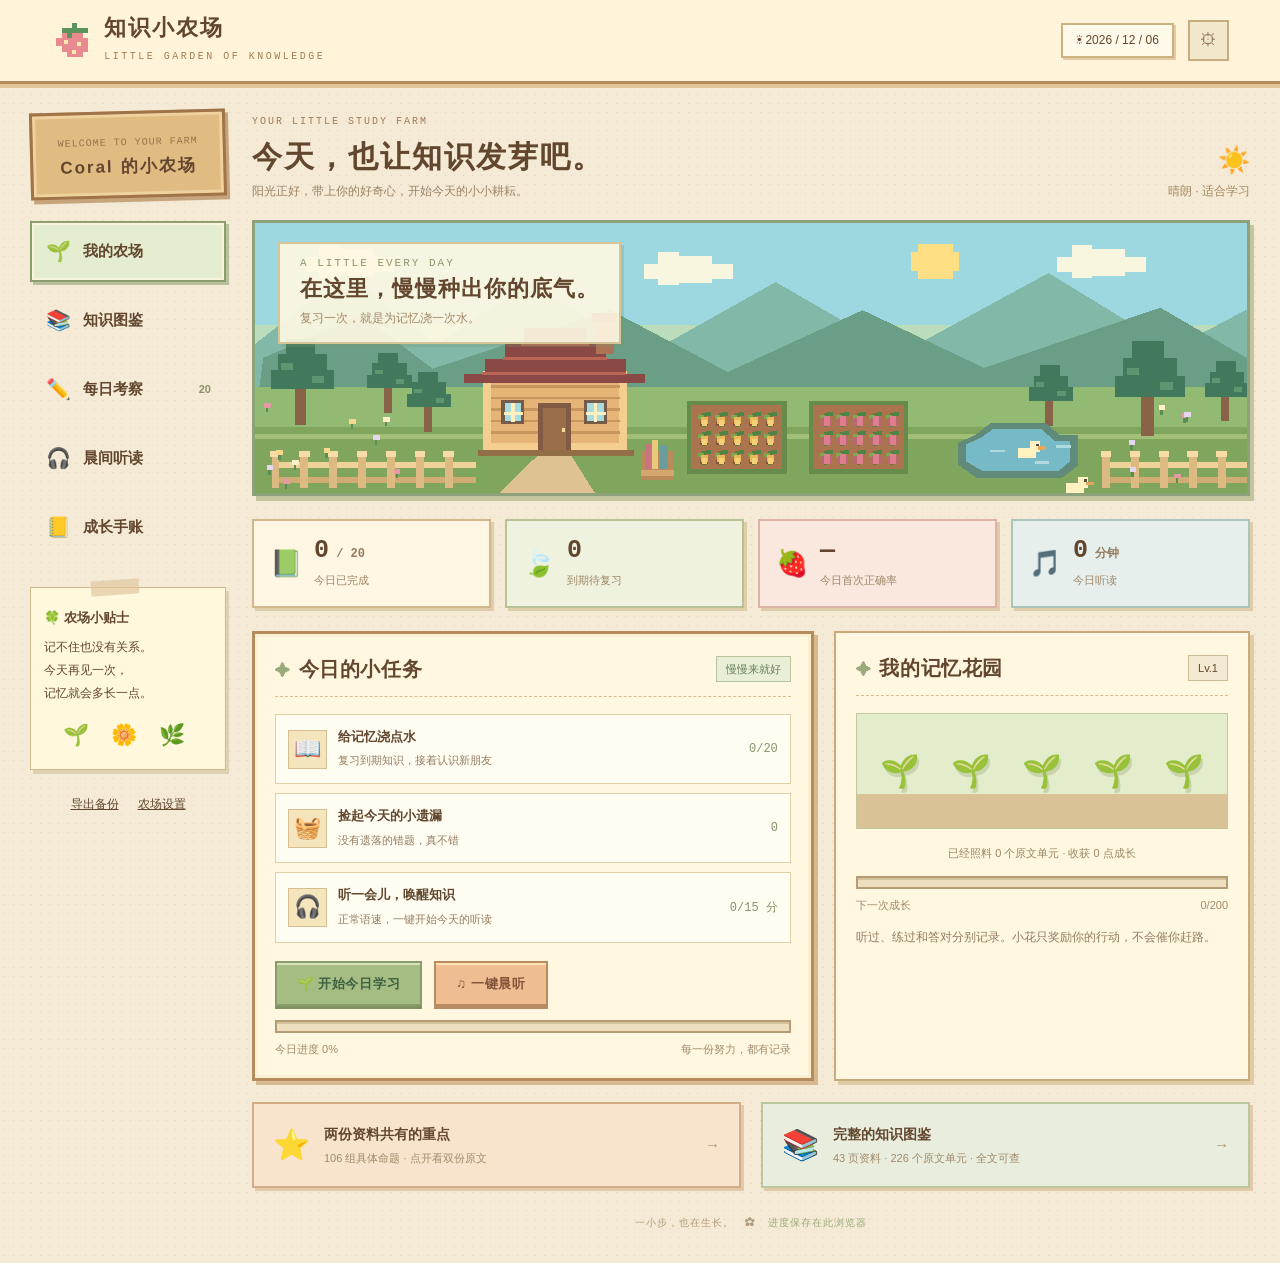
==== marx-farm/index.html @ 28fd7f30 "Add Marx knowledge farm with full source library, review, quizzes and speech" ====
<!DOCTYPE html>
<html lang="zh-CN"><head><meta charset="utf-8"><meta name="viewport" content="width=device-width,initial-scale=1"><meta name="theme-color" content="#f4d7a5"><meta name="description" content="像素田园里的马原学习工作台。完整原文、每日复习、错题和晨间听读。"><title>知识小农场 · 马原学习工作台</title><link rel="stylesheet" href="style.css"><link rel="icon" href="icon.svg" type="image/svg+xml"></head>
<body><a class="skip" href="#main">跳到学习内容</a><div id="app"></div><dialog id="detail" aria-labelledby="detail-title"></dialog><div id="toast" role="status" aria-live="polite"></div><input type="file" id="import-file" accept="application/json,.json" hidden><script src="data.js"></script><script src="core.js"></script><script src="app.js"></script></body></html>
---- marx-farm/style.css ----
:root{--ink:#62462e;--deep:#765137;--line:#b68c5f;--paper:#fff7df;--cream:#f6e5bc;--green:#6e9365;--darkgreen:#3f7257;--peach:#ebaa8b;--pink:#d58893;--sky:#c6e3e0;--shadow:#d4ad77;--focus:#286a71}*{box-sizing:border-box}body{margin:0;color:var(--ink);font:15px/1.65 -apple-system,BlinkMacSystemFont,"PingFang SC","Microsoft YaHei",sans-serif;background-color:#f4ead5;background-image:radial-gradient(#dfd2b8 .8px,transparent .8px);background-size:9px 9px}button,input,select{font:inherit;color:inherit}button,a,input,select{touch-action:manipulation}button{cursor:pointer}button:disabled{cursor:default;opacity:.5}button:focus-visible,a:focus-visible,input:focus-visible,select:focus-visible{outline:3px solid var(--focus);outline-offset:4px}button,a{-webkit-tap-highlight-color:transparent}a{color:var(--darkgreen)}button{border:0}h1,h2,h3,p{margin:0}h1{font-size:30px;letter-spacing:2px;line-height:1.3}h2{font-size:20px;letter-spacing:.6px;line-height:1.5}h3{font-size:16px}small,.muted{color:#927b60;font-size:12px}.skip{position:absolute;top:-60px;background:#fff;padding:10px;z-index:10}.skip:focus{top:0}.topbar{height:84px;background:#fff4d9;border-bottom:3px solid #b58b5a;box-shadow:0 4px 0 #e2c597;display:flex;align-items:center;justify-content:space-between;padding:0 4vw;gap:20px}.brand{display:flex;align-items:center;gap:11px}.brand img{width:42px;height:42px;image-rendering:pixelated}.brand strong{font-size:22px;letter-spacing:2px;display:block;line-height:1.3}.brand span{font:10px monospace;letter-spacing:2.5px;color:#a47c51}.top-right{display:flex;align-items:center;gap:14px}.date-badge{border:2px solid #ccb181;box-shadow:2px 2px 0 #e3cba2;background:#fff9e9;padding:6px 13px;font-size:12px}.avatar{width:39px;height:39px;border:2px solid #9c774c;background:#b9cf9e;display:grid;place-items:center;font-size:23px;box-shadow:2px 2px 0 #d9c094}.layout{max-width:1440px;margin:27px auto;display:grid;grid-template-columns:196px minmax(0,1fr);gap:26px;padding:0 30px}.sidebar{position:sticky;top:20px;align-self:start}.welcome-sign{background:#e0bb82;border:3px solid #9f7448;box-shadow:inset 0 0 0 3px #f0d29e,3px 4px 0 #c6a57c;padding:14px 10px;text-align:center;transform:rotate(-1.5deg);margin-bottom:23px}.welcome-sign .mini{font:10px monospace;letter-spacing:1px;color:#98734a}.welcome-sign strong{display:block;letter-spacing:2px;font-size:17px}.nav{display:grid;gap:8px}.nav button{display:flex;align-items:center;gap:12px;width:100%;padding:12px 13px;background:transparent;border:2px solid transparent;text-align:left;font-weight:600;white-space:nowrap}.nav button.active{background:#e4edcf;border:2px solid #8b9e6b;box-shadow:inset 0 0 0 2px #f6f5dc,3px 3px 0 #b7c09b}.nav button:not(.active):hover{background:#f9f1df}.nav .ico{font-size:20px;width:26px;text-align:center}.nav small{margin-left:auto;color:#8d9269;font-size:11px}.side-note{margin-top:29px;background:#fff8dd;border:1px solid #d1b889;box-shadow:3px 4px 0 #e0d1b2;padding:18px 13px 14px;position:relative;font-size:12px;line-height:1.9}.side-note:before{content:"";width:48px;height:15px;background:#e0c69caa;position:absolute;top:-8px;left:60px;transform:rotate(-4deg)}.side-note b{display:block;margin-bottom:6px;font-size:13px}.seed-row{font-size:21px;letter-spacing:8px;margin-top:10px;text-align:center}.side-actions{margin-top:20px;display:flex;gap:9px;justify-content:center}.text-btn{background:none;text-decoration:underline;font-size:12px;padding:5px}.page-heading{display:flex;align-items:end;justify-content:space-between;gap:15px;margin:4px 0 18px}.eyebrow{font:10px/1.4 monospace;color:#a27b56;letter-spacing:2px;margin-bottom:8px}.page-heading p{color:#9b8265;font-size:12px;margin-top:6px}.weather{font-size:12px;text-align:right;color:#a68a62;white-space:nowrap}.weather b{display:block;font-size:26px}.hero{position:relative;min-height:260px;border:3px solid #8da27a;box-shadow:4px 5px 0 #c5c59d;overflow:hidden;background:#9dd7df}.hero img{display:block;width:100%;height:270px;object-fit:cover;object-position:center;image-rendering:pixelated}.hero-note{position:absolute;top:19px;left:23px;background:#fff9e3e8;border:2px solid #d6c597;padding:13px 20px;box-shadow:3px 3px 0 #78966c44;max-width:360px}.hero-note .today{color:#8c956b;font:11px monospace;letter-spacing:2px;margin-bottom:3px}.hero-note h2{font-size:22px;letter-spacing:1px}.hero-note p{font-size:12px;color:#a18766;margin-top:4px}.pill{font-size:11px;padding:3px 9px;background:#f4ead1;border:1px solid #cabb94;white-space:nowrap;display:inline-block}.pill.green{background:#e9efd7;border-color:#b6c49b;color:#65805a}.pill.pink{background:#f9e3de;border-color:#dcaca3;color:#ad7175}.pill.star{background:#fff0ba;border-color:#dfc685;color:#a27e28}.board{background:var(--paper);border:2px solid #c9aa7b;box-shadow:4px 4px 0 #dfcba5;padding:20px;position:relative}.board.wood{border:3px solid #b68c5f;box-shadow:inset 0 0 0 3px #fbefd1,4px 4px 0 #d6ba8e}.board-header{display:flex;justify-content:space-between;align-items:center;gap:10px;padding-bottom:12px;border-bottom:1px dashed #d7bd92;margin-bottom:17px}.board-header h2:before{content:"✦";font-size:15px;color:#9aaa7c;margin-right:8px}.stats{display:grid;grid-template-columns:repeat(4,1fr);gap:14px;margin:23px 0}.stat{padding:14px 16px;display:flex;align-items:center;gap:12px;background:#fff7e3;border:2px solid #d2b78d;box-shadow:3px 3px 0 #dfcca9}.stat:nth-child(2){background:#eef2de;border-color:#b7c397}.stat:nth-child(3){background:#fae7de;border-color:#dbb4a5}.stat:nth-child(4){background:#e6efec;border-color:#abc5ba}.stat .icon{font-size:26px}.stat b{font:700 25px/1.3 monospace;display:block}.stat span{font-size:11px;color:#9e8668}.dashboard-grid{display:grid;grid-template-columns:minmax(0,1.35fr) minmax(260px,1fr);gap:20px}.quests{display:grid;gap:9px}.quest{background:#fffdf2;border:1px solid #e3d0a7;padding:11px 12px;display:flex;align-items:center;gap:11px}.quest .quest-icon{width:39px;height:39px;background:#f4e5bd;border:1px solid #d5be8f;display:grid;place-items:center;font-size:22px;flex-shrink:0}.quest .quest-copy{flex:1}.quest b{font-size:13px;display:block}.quest small{font-size:11px}.quest .count{font:12px monospace;color:#85946a}.buttons{display:flex;gap:12px;align-items:center;margin-top:18px;flex-wrap:wrap}.btn{padding:10px 20px;border:2px solid #8a9c6c;background:#a5bd82;color:#3d6043;box-shadow:inset 0 2px 0 #d8e4b7,0 3px 0 #7e9360;font-size:13px;font-weight:700;letter-spacing:.7px;display:inline-flex;gap:8px;align-items:center;justify-content:center;min-height:44px}.btn:hover{filter:brightness(1.04);transform:translateY(-1px)}.btn:active{transform:translateY(2px);box-shadow:inset 0 2px 0 #d8e4b7,0 1px 0 #7e9360}.btn.peach{background:#efbd92;border-color:#ba8a62;color:#815338;box-shadow:inset 0 2px 0 #ffe1b6,0 3px 0 #b88b65}.btn.light{background:#fff4d7;border-color:#cdb17d;color:#907148;box-shadow:inset 0 2px 0 #fffcf0,0 3px 0 #c0a57a}.btn.small{min-height:36px;padding:6px 12px;font-size:12px}.progress{height:13px;border:2px solid #b59c74;background:#eee0be;box-shadow:inset 0 2px 0 #d5c39f;margin:14px 0 7px}.progress>i{display:block;height:100%;background:#94af71;border-top:2px solid #bdd19c;transition:width .4s}.progress-caption{display:flex;justify-content:space-between;font-size:11px;color:#a18a6c}.garden{min-height:116px;display:flex;align-items:center;justify-content:space-around;background:linear-gradient(#e3edcc 0 70%,#dac297 70%);border:1px solid #c2c89c;margin:15px 0;gap:5px;padding:0 10px}.garden .sprout{font-size:32px;filter:drop-shadow(2px 4px 0 #99a16b55)}.garden-note{text-align:center;font-size:11px;color:#9b8764}.bottom-grid{display:grid;grid-template-columns:1fr 1fr;gap:20px;margin-top:21px}.mini-banner{display:flex;align-items:center;gap:14px;cursor:pointer;background:#f8e4cc;border:2px solid #d3ad88;padding:16px 19px;box-shadow:3px 3px 0 #e2c9a8;text-align:left}.mini-banner:nth-child(2){background:#e8eddd;border-color:#bac69d}.mini-banner .ico{font-size:30px}.mini-banner b{font-size:14px;display:block}.mini-banner p{font-size:11px;color:#a08a6b;margin-top:3px}.mini-banner .arrow{margin-left:auto;color:#ab9473}.footer{margin:27px 0 5px;text-align:center;font-size:10px;letter-spacing:1px;color:#b29c7d}.filters{display:flex;gap:10px;flex-wrap:wrap;margin-bottom:17px}.input,.select{background:#fffaf0;border:2px solid #ceb58b;padding:8px 12px;min-height:42px;border-radius:0}.input{flex:1;min-width:170px}.select{max-width:100%}.tabs{display:flex;gap:9px;flex-wrap:wrap;margin-bottom:17px}.chip{background:#f2e5c8;border:1px solid #c7ae83;padding:7px 14px;font-size:12px}.chip.active{background:#dfe9ce;border:2px solid #8da376;padding:6px 13px;color:#58754f}.card-grid{display:grid;grid-template-columns:repeat(2,minmax(0,1fr));gap:16px}.knowledge-card{padding:18px;background:#fff9e9;border:2px solid #d0b58b;box-shadow:3px 3px 0 #e0cca8}.knowledge-card h3{margin:11px 0 8px;font-size:15px}.knowledge-card p{font-size:12px;color:#9c876a;line-height:1.8;white-space:pre-line;max-height:90px;overflow:hidden}.card-top{display:flex;align-items:center;justify-content:space-between;gap:8px}.card-actions{display:flex;gap:8px;margin-top:14px}.fav{border:0;background:transparent;font-size:21px;color:#ba9a62;padding:0 4px}.fav.on{color:#cc9c3e}.pagination{display:flex;justify-content:center;align-items:center;gap:20px;margin:24px 0;font-size:12px}.empty{padding:40px 20px;text-align:center;background:#fff8e4;border:2px dashed #d4bd92;color:#9d8869}.empty .big{font-size:42px;display:block;margin-bottom:10px}.notice{padding:10px 13px;border:1px dashed #d3b790;background:#fbefd8;margin-bottom:15px;font-size:12px;line-height:1.8}.notice.warning{background:#f9e6dd;border-color:#dca99a}.drill-wrap{max-width:820px;margin:0 auto}.drill-card{padding:30px 30px 25px}.drill-top{display:flex;justify-content:space-between;align-items:center;gap:12px;margin-bottom:23px}.question-label{font-size:11px;letter-spacing:1px;color:#9f8b6b}.question{font-size:21px;line-height:1.8;margin-bottom:24px;font-weight:600}.options{display:grid;gap:12px}.option{display:flex;text-align:left;align-items:center;gap:14px;padding:14px 17px;background:#fffdf4;border:2px solid #dbc49b;min-height:59px;line-height:1.6;font-size:14px}.option>span:first-child{display:grid;place-items:center;flex:0 0 28px;height:28px;border:1px solid #d7c29d;background:#f3e9d1;font:13px monospace}.option.selected{background:#edf1db;border-color:#9baf7d}.option.correct{background:#e6eed6;border-color:#829f69}.option.wrong{background:#fae0d8;border-color:#d49585}.feedback{margin-top:20px;border-top:1px dashed #d7bd92;padding-top:17px}.feedback h3{font-size:16px;margin-bottom:10px}.feedback.good h3{color:#668455}.feedback.bad h3{color:#bb786b}.source-text{white-space:pre-wrap;overflow-wrap:anywhere;line-height:1.9;font-size:13px;background:#fffdf5;border-left:3px solid #c7b48d;padding:12px 15px;margin:10px 0;color:#765f46;max-height:340px;overflow-y:auto}.source-text.large{max-height:none;font-size:14px}.recall-cover{text-align:center;padding:40px 15px 45px;background:#f2ebd7;border:2px dashed #cfbd92;margin:10px 0 20px}.recall-cover .ico{font-size:50px;display:block;margin-bottom:13px}.recall-cover p{font-size:13px;color:#a58c6c}.grade-row{display:grid;grid-template-columns:repeat(3,1fr);gap:10px;margin-top:18px}.grade-row button{min-height:49px}.session-foot{display:flex;align-items:center;justify-content:space-between;margin-top:20px;font-size:11px;color:#a38e6e}.listening-grid{display:grid;grid-template-columns:1.2fr 1fr;gap:20px}.player-art{height:168px;background:#d4e3c4;display:flex;flex-direction:column;align-items:center;justify-content:center;border:2px solid #b3c095;position:relative;overflow:hidden}.player-art:before,.player-art:after{content:"";position:absolute;background:#bed0a4;width:210px;height:130px;bottom:-66px;transform:rotate(25deg);left:-20px}.player-art:after{left:auto;right:-40px;transform:rotate(-20deg);background:#a7bf92}.player-art .record{width:94px;height:94px;border:7px solid #92764f;border-radius:50%;background:repeating-radial-gradient(#604f3d 0 4px,#79644a 5px 7px);box-shadow:4px 4px 0 #a4b08b;position:relative;z-index:1;display:grid;place-items:center}.record:before{content:"";width:35px;height:35px;background:#ebbba1;border:7px solid #f4dbc3;border-radius:50%}.playing .record{animation:spin 8s linear infinite}@keyframes spin{to{transform:rotate(360deg)}}.player-title{text-align:center;margin:18px 0 8px;min-height:50px}.player-title h3{font-size:16px}.player-controls{display:flex;align-items:center;justify-content:center;gap:17px;margin-top:18px}.round{width:41px;height:41px;background:#f2e7cb;border:2px solid #c7ac82;color:#886d49;font-size:17px}.round.play{width:58px;height:52px;background:#a7bd85;border:2px solid #819b67;box-shadow:0 3px 0 #7c935e;font-size:24px}.playlist{max-height:430px;overflow:auto;display:grid;gap:8px}.track{display:flex;gap:11px;align-items:center;padding:10px 12px;background:#fffdf3;border:1px solid #dfcca6;text-align:left;width:100%}.track.active{background:#e9efdc;border-color:#9cb181}.track .num{font:11px monospace;color:#b39a74}.track b{font-size:12px;display:block}.track small{font-size:10px}.track .sound{margin-left:auto}.player-settings{display:flex;gap:10px;flex-wrap:wrap;margin-top:19px}.player-settings label{font-size:11px;flex:1;min-width:100px}.player-settings select{width:100%;font-size:12px;margin-top:5px}.calendar{display:grid;grid-template-columns:repeat(7,1fr);gap:8px;margin:18px 0}.day-box{min-height:72px;text-align:center;background:#fbf1d9;border:1px solid #d6bf93;padding:10px 3px;font-size:11px}.day-box.today{outline:2px solid #8ba06e;outline-offset:1px}.day-box .day-flower{font-size:25px;display:block;line-height:1.4}.archive-card{padding:15px 0;border-bottom:1px dashed #d3bb93;display:flex;justify-content:space-between;gap:14px}.archive-card b{font:13px monospace}.archive-card p{font-size:12px;color:#a38a67;margin-top:4px}.settings-form{display:grid;gap:16px;max-width:650px}.settings-form label{display:grid;grid-template-columns:180px 1fr;align-items:center;gap:15px;font-size:13px}.save-status{font-size:10px;color:#9daa7c}dialog{max-width:850px;width:calc(100% - 32px);max-height:88vh;padding:25px;background:#fff7e2;border:3px solid #b39465;color:var(--ink);box-shadow:8px 8px 0 #6b4b3433}dialog::backdrop{background:#58462b66;backdrop-filter:blur(3px)}.dialog-head{display:flex;align-items:start;justify-content:space-between;gap:18px;margin-bottom:18px}.dialog-head h2{font-size:21px}.close{background:#eddbb7;border:1px solid #c6aa7f;width:32px;height:32px;flex-shrink:0;font-size:20px}details{border:1px solid #d5be96;background:#fffaf0;padding:10px 13px;margin:10px 0}summary{cursor:pointer;font-size:13px;font-weight:600}#toast{position:fixed;bottom:25px;left:50%;transform:translate(-50%,30px);background:#665038;color:#fff5df;border:2px solid #c7a577;padding:10px 20px;box-shadow:3px 3px 0 #8b6c4444;opacity:0;pointer-events:none;transition:.2s;z-index:99;font-size:13px;max-width:90vw;text-align:center}#toast.show{opacity:1;transform:translate(-50%,0)}.storage-warning{background:#f6dccd;border-bottom:2px solid #c28c75;padding:10px 25px;font-size:12px}.sr-only{position:absolute;width:1px;height:1px;overflow:hidden;clip:rect(0,0,0,0)}@media(min-width:1500px){.layout{gap:32px}.hero img{height:290px}}@media(max-width:1050px){.layout{grid-template-columns:158px minmax(0,1fr);gap:18px;padding:0 20px}.nav button{padding:10px 8px;gap:7px;font-size:13px}.welcome-sign strong{font-size:14px}.stats{gap:9px}.stat{padding:12px 10px;gap:7px}.stat .icon{font-size:20px}.stat b{font-size:23px}.dashboard-grid{grid-template-columns:1fr 1fr;gap:15px}.board{padding:16px}.hero img{height:240px}.hero-note h2{font-size:19px}}@media(max-width:760px){.topbar{height:73px;padding:0 17px}.brand strong{font-size:18px}.brand span{font-size:8px}.brand img{width:34px;height:34px}.date-badge{font-size:10px;padding:5px 8px}.avatar{display:none}.layout{display:block;padding:0 15px;margin:19px auto 90px}.sidebar{position:static}.welcome-sign,.side-note,.side-actions{display:none}.nav{position:fixed;left:0;bottom:0;right:0;background:#fff2d6;border-top:3px solid #b89a6d;display:flex;justify-content:space-around;gap:0;padding:5px 3px max(5px,env(safe-area-inset-bottom));z-index:10;box-shadow:0 -3px 0 #e1ca9e}.nav button{flex-direction:column;gap:0;padding:3px 8px;text-align:center;min-height:54px;font-size:10px;width:auto;border:0;flex:1}.nav button.active{border:0;box-shadow:inset 0 -3px 0 #93aa75;background:#e6edce}.nav .ico{font-size:21px}.nav small{display:none}h1{font-size:26px}.page-heading{margin-bottom:15px}.weather b{font-size:24px}.hero{min-height:205px}.hero img{height:210px;object-position:52% center}.hero-note{top:14px;left:13px;padding:9px 12px;max-width:250px}.hero-note h2{font-size:17px}.hero-note p{font-size:10px}.hero-note .today{font-size:9px}.stats{grid-template-columns:repeat(2,1fr);margin:19px 0;gap:10px}.stat{padding:11px 14px}.stat .icon{font-size:25px}.stat b{font-size:24px}.dashboard-grid,.bottom-grid,.listening-grid{grid-template-columns:1fr}.board{padding:17px}.bottom-grid{gap:12px}.garden{min-height:90px}.card-grid{grid-template-columns:1fr}.filters .select{flex:1;min-width:130px}.filters .input{flex-basis:100%}.drill-card{padding:21px 17px}.question{font-size:18px}.option{font-size:13px;padding:12px}.grade-row{gap:7px}.grade-row button{font-size:12px;padding:8px}.settings-form label{grid-template-columns:1fr;gap:6px}.calendar{gap:5px}.day-box{min-height:66px}.page-heading .weather{display:none}.player-art{height:150px}.notice{font-size:11px}.footer{margin-bottom:17px}dialog{padding:18px}.source-text.large{font-size:13px}.top-right{gap:7px}.btn{padding:10px 16px}.quest b{font-size:12px}}@media(prefers-reduced-motion:reduce){*{animation:none!important;transition:none!important;scroll-behavior:auto!important}}
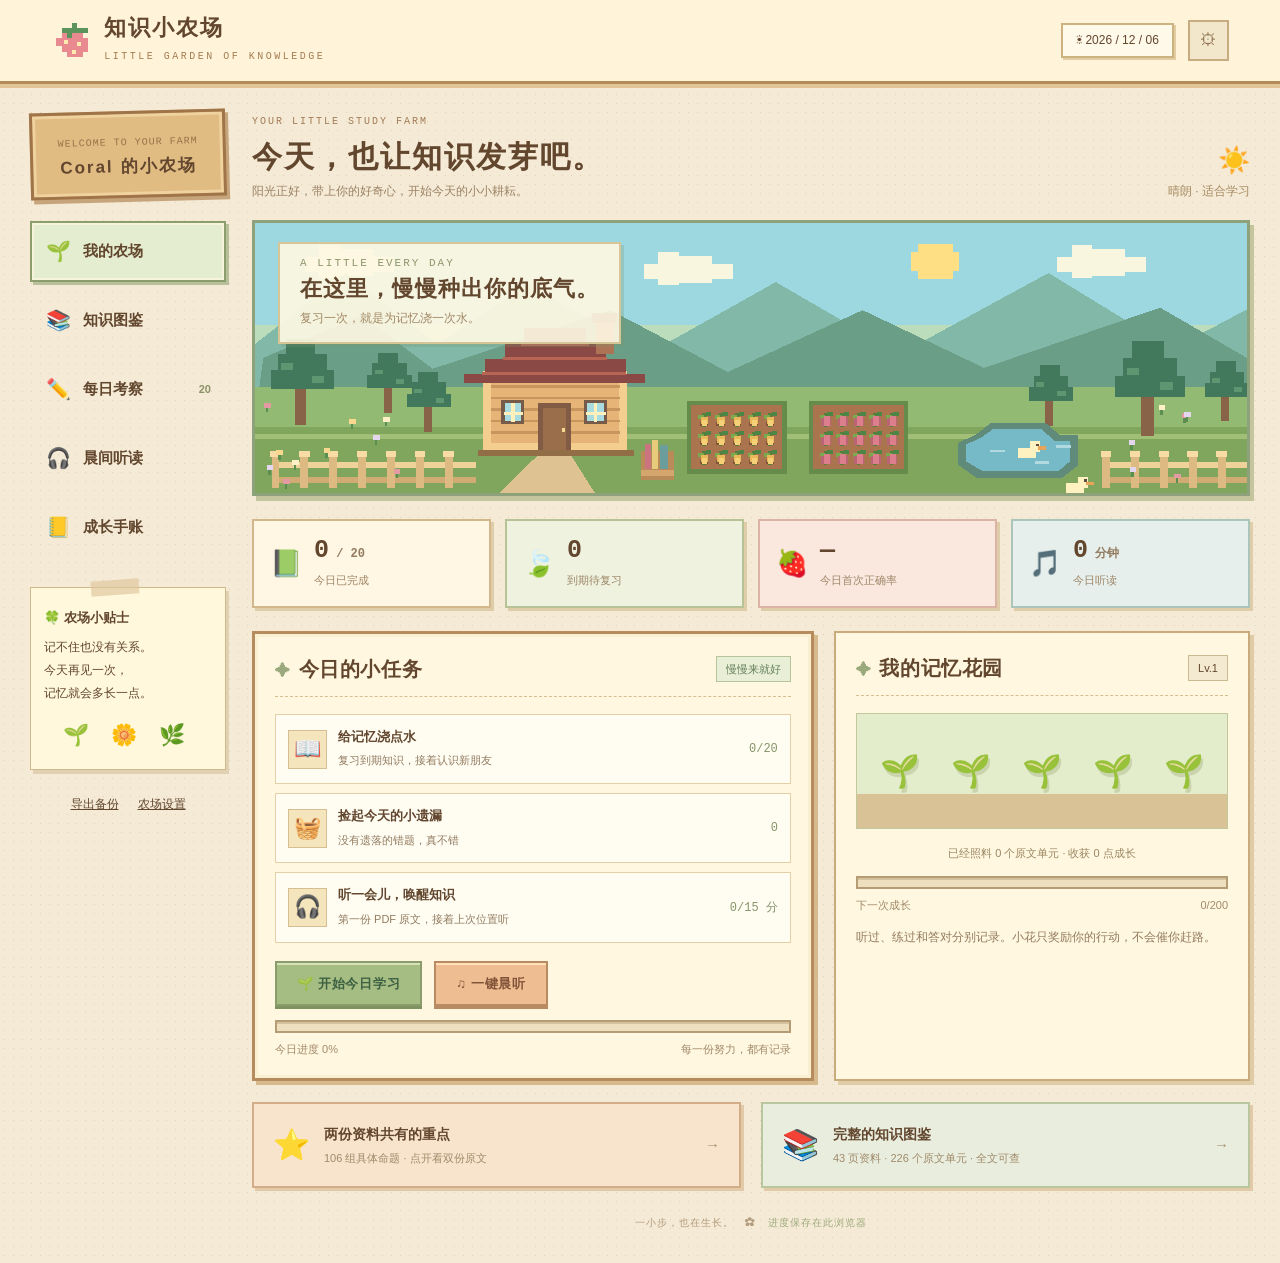
==== commit 340972d2: "Read only first uploaded PDF verbatim; preserve history and add chapter playback" ====
--- a/marx-farm/index.html
+++ b/marx-farm/index.html
@@ -1,3 +1,3 @@
 <!DOCTYPE html>
 <html lang="zh-CN"><head><meta charset="utf-8"><meta name="viewport" content="width=device-width,initial-scale=1"><meta name="theme-color" content="#f4d7a5"><meta name="description" content="像素田园里的马原学习工作台。完整原文、每日复习、错题和晨间听读。"><title>知识小农场 · 马原学习工作台</title><link rel="stylesheet" href="style.css"><link rel="icon" href="icon.svg" type="image/svg+xml"></head>
-<body><a class="skip" href="#main">跳到学习内容</a><div id="app"></div><dialog id="detail" aria-labelledby="detail-title"></dialog><div id="toast" role="status" aria-live="polite"></div><input type="file" id="import-file" accept="application/json,.json" hidden><script src="data.js"></script><script src="core.js"></script><script src="app.js"></script></body></html>
+<body><a class="skip" href="#main">跳到学习内容</a><div id="app"></div><dialog id="detail" aria-labelledby="detail-title"></dialog><div id="toast" role="status" aria-live="polite"></div><input type="file" id="import-file" accept="application/json,.json" hidden><script src="data.js"></script><script src="core.js?v=2"></script><script src="app.js?v=2"></script></body></html>
